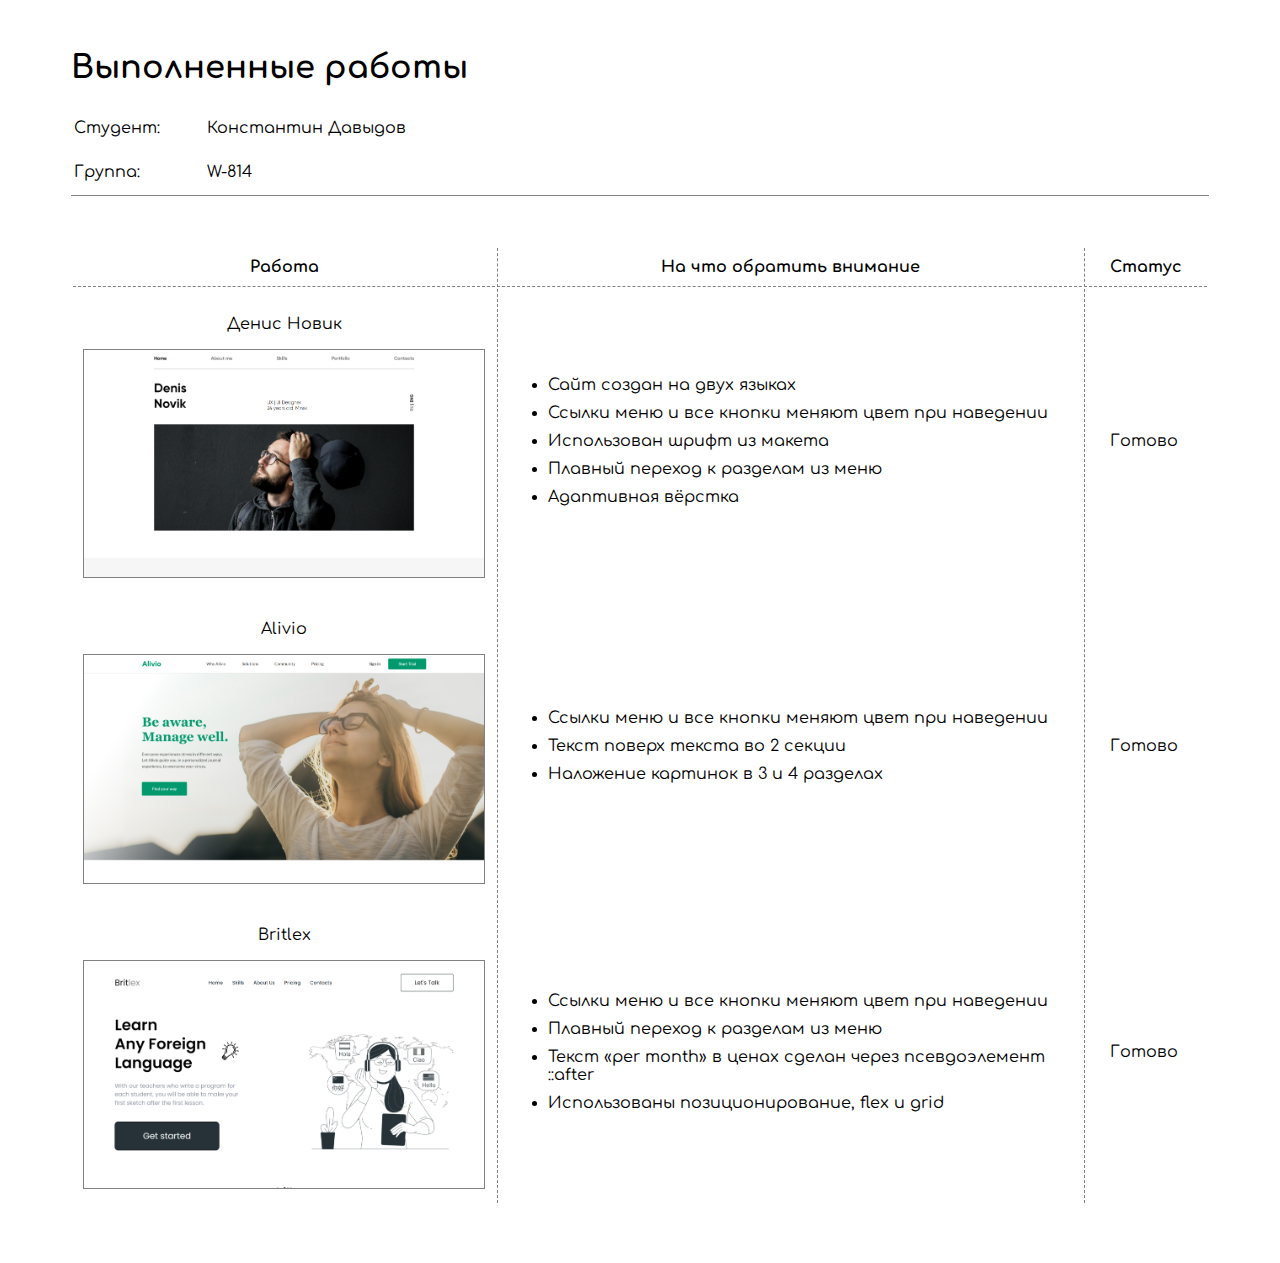
==== index.html @ 98361d58 "add portfolio content" ====
<!DOCTYPE html>
<html lang="en">
<head>
    <meta charset="UTF-8">
    <meta http-equiv="X-UA-Compatible" content="IE=edge">
    <meta name="viewport" content="width=device-width, initial-scale=1.0">
    <link rel="stylesheet" href="style.css">
    <link rel="stylesheet" href="media.css">
    <title>Portfolio</title>
</head>
<body>
    <header>
        <div class="center">
            <h1 class="header__title">Выполненные работы</h1>
            <table class="header__table">
                <tr class="header__row1">
                    <td class="header__cell header__col1">
                        Студент:
                    </td>
                    <td class="header__cell header__col2">
                        Константин Давыдов
                    </td>
                </tr>
                <tr class="header__row2">
                    <td class="header__cell header__col1">
                        Группа:
                    </td>
                    <td class="header__cell header__col2">
                        W-814
                    </td>
                </tr>
            </table>
        </div>
    </header>
    <main>
        <div class="content center">
            <table class="content__table">
                <tr class="content__row1">
                    <th class="content__cell content__col1">Работа</th>
                    <th class="content__cell content__col2">На что обратить внимание</th>
                    <th class="content__cell content__col3">Статус</th>
                </tr>
                <tr class="content__row2">
                    <td class="content__cell content__col1">
                        <a href="novik/index.html" target="_blank" class="content__link">
                            <p>Денис Новик</p>
                            <img src="img/Novik.png" alt="Novik" class="content__img">    
                        </a>
                    </td>
                    <td class="content__cell content__col2">
                        <ul>
                            <li>Сайт создан на двух языках</li>
                            <li>Ссылки меню и все кнопки меняют цвет при наведении</li>
                            <li>Использован шрифт из макета</li>
                            <li>Плавный переход к разделам из меню</li>
                            <li>Адаптивная вёрстка</li>
                        </ul>
                    </td>
                    <td class="content__cell content__col3">
                        <span class="done">Готово</span>
                    </td>
                </tr>
                <tr class="content__row3">
                    <td class="content__cell content__col1">
                        <a href="alivio/index.html" target="_blank" class="content__link">
                            <p>Alivio</p>
                            <img src="img/Alivio.png" alt="Alivio" class="content__img">
                        </a>
                    </td>
                    <td class="content__cell content__col2">
                        <ul>
                            <li>Ссылки меню и все кнопки меняют цвет при наведении</li>
                            <li>Текст поверх текста во 2 секции</li>
                            <li>Наложение картинок в 3 и 4 разделах</li>
                        </ul>
                    </td>
                    <td class="content__cell content__col3">
                        <span class="done">Готово</span>
                    </td>
                </tr>
                <tr class="content__row4">
                    <td class="content__cell content__col1">
                        <a href="britlex/index.html" target="_blank" class="content__link">
                            <p>Britlex</p>
                            <img src="img/Britlex.png" alt="Britlex" class="content__img">
                        </a>
                    </td>
                    <td class="content__cell content__col2">
                        <ul>
                            <li>Ссылки меню и все кнопки меняют цвет при наведении</li>
                            <li>Плавный переход к разделам из меню</li>
                            <li>Текст «per month» в ценах сделан через псевдоэлемент ::after</li>
                            <li>Использованы позиционирование, flex и grid</li>
                        </ul>
                    </td>
                    <td class="content__cell content__col3">
                        <span class="done">Готово</span>
                    </td>
                </tr>
            </table>        
        </div>
    </main>
</body>
</html>
---- style.css ----
@import url('https://fonts.googleapis.com/css2?family=Comfortaa:wght@400;700&display=swap');

/* === Общие стили === */
* {
    font-family: 'Comfortaa', cursive, sans-serif;
    /* margin: 0;
    padding: 0; */
}

.center {
    width: 80%;
    margin: 0 auto;
}

/* === Шапка === */
header .center {
    border-bottom: 1px solid gray;
}

.header__title {
    margin: 50px 0 20px;
}

.header__table {
    width: 100%;
}

.header__cell {
    line-height: 250%;
    padding-right: 30px;
}

.header__col1 {
    width: 100px;
}

/* === Работы === */

/* --- Таблица в целом --- */
.content {
    padding: 50px 0;
}

.content__table {
    width: 100%;
}

.content__cell {
    padding: 10px;
}

th {
    border-bottom: 1px dashed gray;
}

.content__cell + td, .content__cell + th {
    border-left: 1px dashed grey;
}

/* --- Первый столбец --- */
.content__col1 {
    text-align: center;
}

.content__col1 img {
    width: 400px;
    border: 1px solid grey;
}

.content__link {
    color: black;
    text-decoration: none;
}

.content__link:hover {
    text-decoration: underline;
}

/* --- Второй столбец --- */
.content__col2 li {
    margin-bottom: 10px;
}

/* --- Третий столбец */
.content__col3 {
    padding-left: 25px;
    padding-right: 25px;
}

.done {
    position: relative;
}

.done::after {
    content: '';
    position: absolute;
    background-image: url('img/done.jpg');
    background-size: cover;
    width: 160px;
    height: 142px;
    display: none;
}

.done:hover::after {
    display: block;
}
---- media.css ----
@media (max-width: 1400px) {
    .center {
        width: 90%;
    }
}

@media (max-width: 1200px) {
    .content__col1 img {
        width: 300px;
    }
}

@media (max-width: 950px) {
    .center {
        width: 100%;
    }
    .content__col1 img {
        width: 200px;
    }
    .content__col2 ul {
        padding-inline-start: 20px;
    }
    .content__col3 {
        padding-left: 10px;
        padding-right: 10px;
    }
    .done::after {
        width: 80px;
        height: 71px;
    }
}

@media (max-width: 660px) {
    .content__col1 img {
        width: 120px;
    }
}
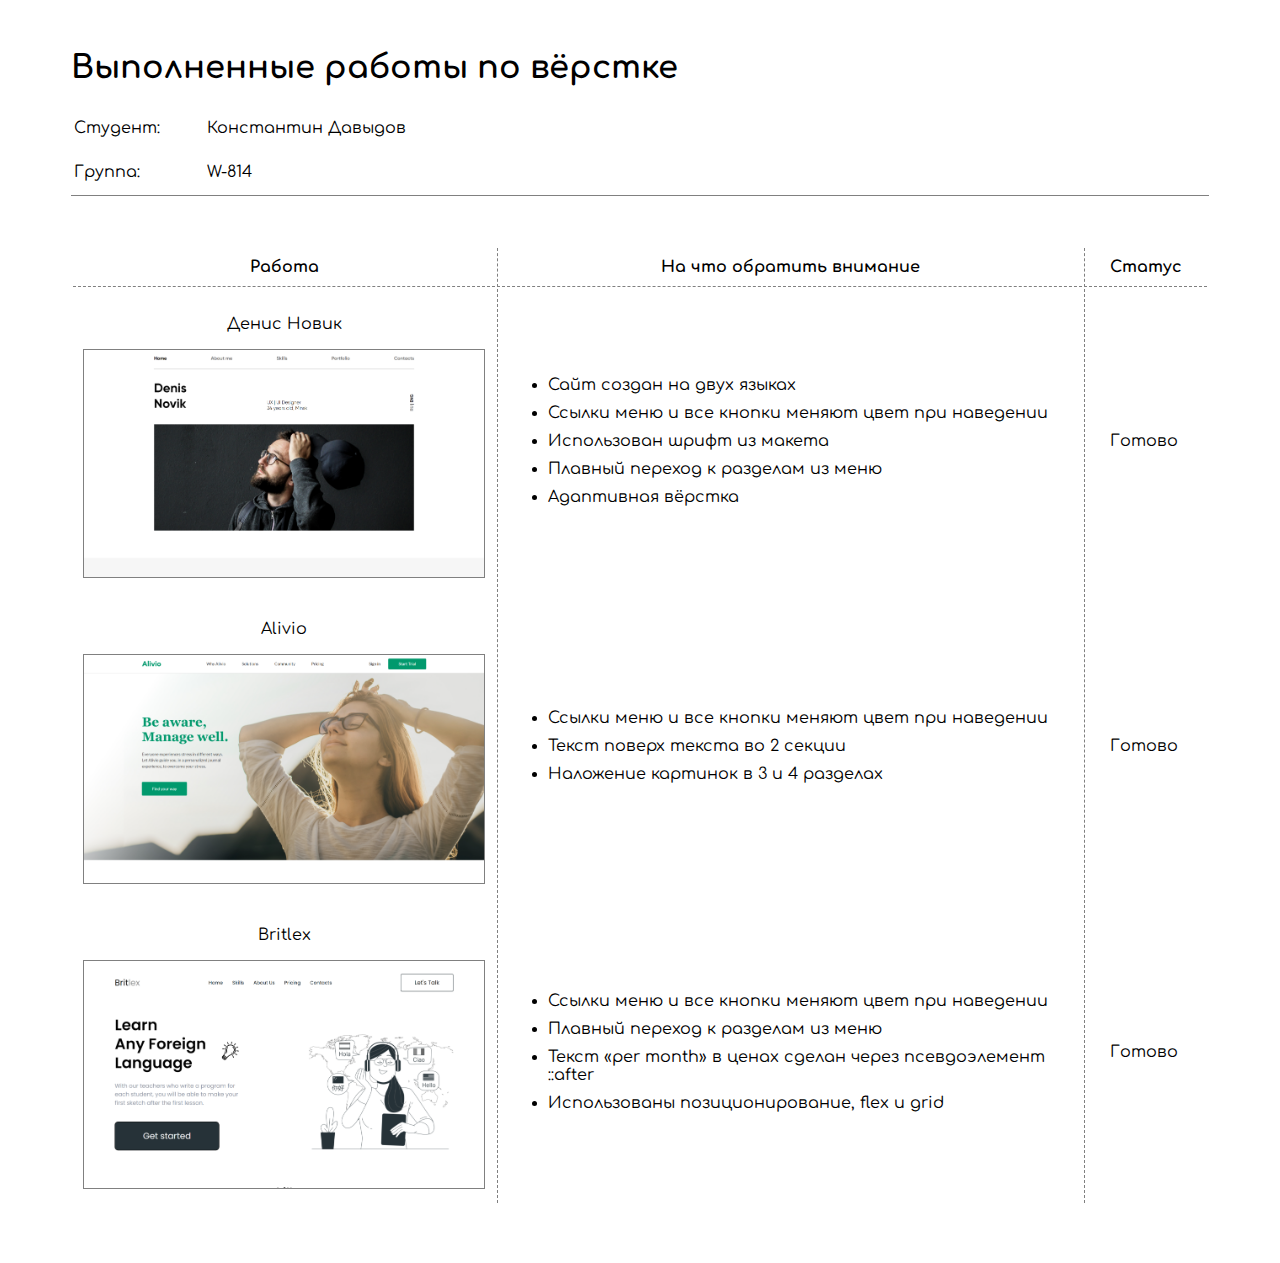
==== commit c50a207b: "change title" ====
--- a/index.html
+++ b/index.html
@@ -11,7 +11,7 @@
 <body>
     <header>
         <div class="center">
-            <h1 class="header__title">Выполненные работы</h1>
+            <h1 class="header__title">Выполненные работы по вёрстке</h1>
             <table class="header__table">
                 <tr class="header__row1">
                     <td class="header__cell header__col1">
